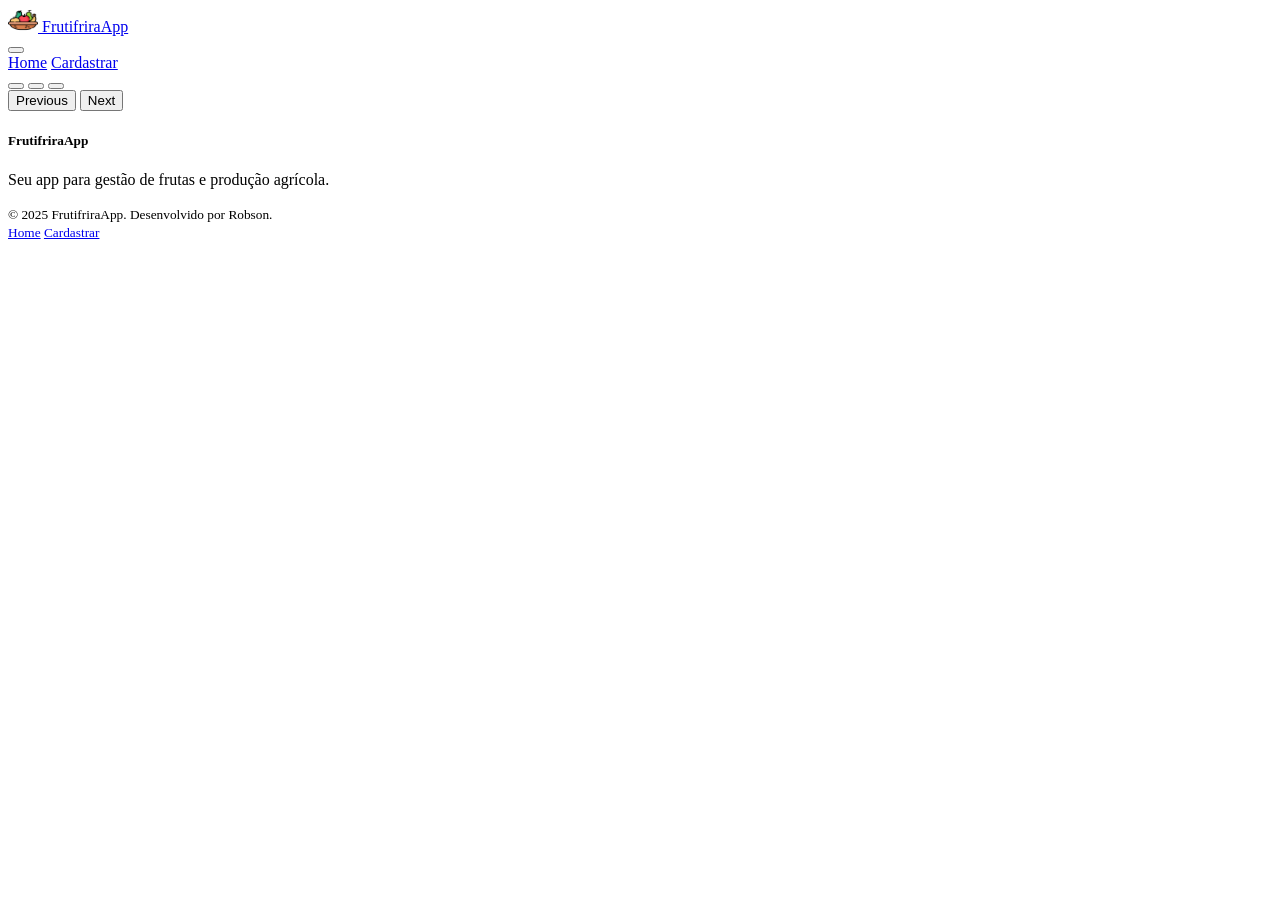
==== index.html @ 5862bd39 "ok" ====
<!DOCTYPE html>
<html lang="pt-br">
<head>
    <meta charset="UTF-8">
    <title>FrutifriraApp</title>
    <link href="node_modules/bootstrap/dist/css/bootstrap.min.css" rel="stylesheet">
    <link rel="stylesheet" href="assets/css/index.css">
</head>
<body>
    <header>
        <nav class="navbar bg-body-tertiary">
            <div class="container-fluid">
                <a class="navbar-brand" href="#">
                    <img src="assets/imagem/fruta.png" alt="Logo" width="30" height="24" class="d-inline-block align-text-top">
                    FrutifriraApp
                </a>
                <nav class="navbar navbar-expand-lg bg-body-tertiary">
                <div class="container-fluid">
                    <button class="navbar-toggler" type="button" data-bs-toggle="collapse" data-bs-target="#navbarNavAltMarkup" aria-controls="navbarNavAltMarkup" aria-expanded="false" aria-label="Toggle navigation">
                        <span class="navbar-toggler-icon"></span>
                    </button>
                    <div class="collapse navbar-collapse" id="navbarNavAltMarkup">
                        <div class="navbar-nav" style="text-align: left;">
                            <a class="nav-link active" aria-current="page" href="index.html">Home</a>
                            <a class="nav-link" href="cardastrar.html">Cardastrar</a>
                        </div>
                    </div>
                </div>
            </nav>
            </div>
            
        </nav>
    </header>
    <main>

<div class="container">
    <div id="carouselExampleIndicators" class="carousel slide">
        <div class="carousel-indicators">
        <button type="button" data-bs-target="#carouselExampleIndicators" data-bs-slide-to="0" class="active" aria-current="true" aria-label="Slide 1"></button>
        <button type="button" data-bs-target="#carouselExampleIndicators" data-bs-slide-to="1" aria-label="Slide 2"></button>
        <button type="button" data-bs-target="#carouselExampleIndicators" data-bs-slide-to="2" aria-label="Slide 3"></button>
        </div>
        <div class="carousel-inner" id="caroseu">
    
        </div>
        <button class="carousel-control-prev" type="button" data-bs-target="#carouselExampleIndicators" data-bs-slide="prev">
        <span class="carousel-control-prev-icon" aria-hidden="true"></span>
        <span class="visually-hidden">Previous</span>
        </button>
        <button class="carousel-control-next" type="button" data-bs-target="#carouselExampleIndicators" data-bs-slide="next">
        <span class="carousel-control-next-icon" aria-hidden="true"></span>
        <span class="visually-hidden">Next</span>
        </button>
    </div>
</div>

<!--Card-->
<div class="container mt-2">
    <div class="row" id = cartoes>

</div>
</div>
</main>

<!--Rodapé-->
<footer class="bg-dark text-light mt-5 py-4">
    <div class="container">
        <div class="row align-items-center">
            <div class="col-md-6 mb-2 mb-md-0">
                <h5>FrutifriraApp</h5>
                <p class="mb-0">Seu app para gestão de frutas e produção agrícola.</p>
            </div>
            <div class="col-md-6 text-md-end">
                <small>
                    &copy; 2025 FrutifriraApp. Desenvolvido por Robson.<br>
                    <a class="nav-link " href="index.html">Home</a>
                    <a class="nav-link " href="cardastrar.html">Cardastrar</a>
                </small>
            </div>
        </div>
    </div>
</footer>
<script src="src/index.js"></script>
<script src="node_modules/bootstrap/dist/js/bootstrap.bundle.min.js"></script>
</body>
</html>
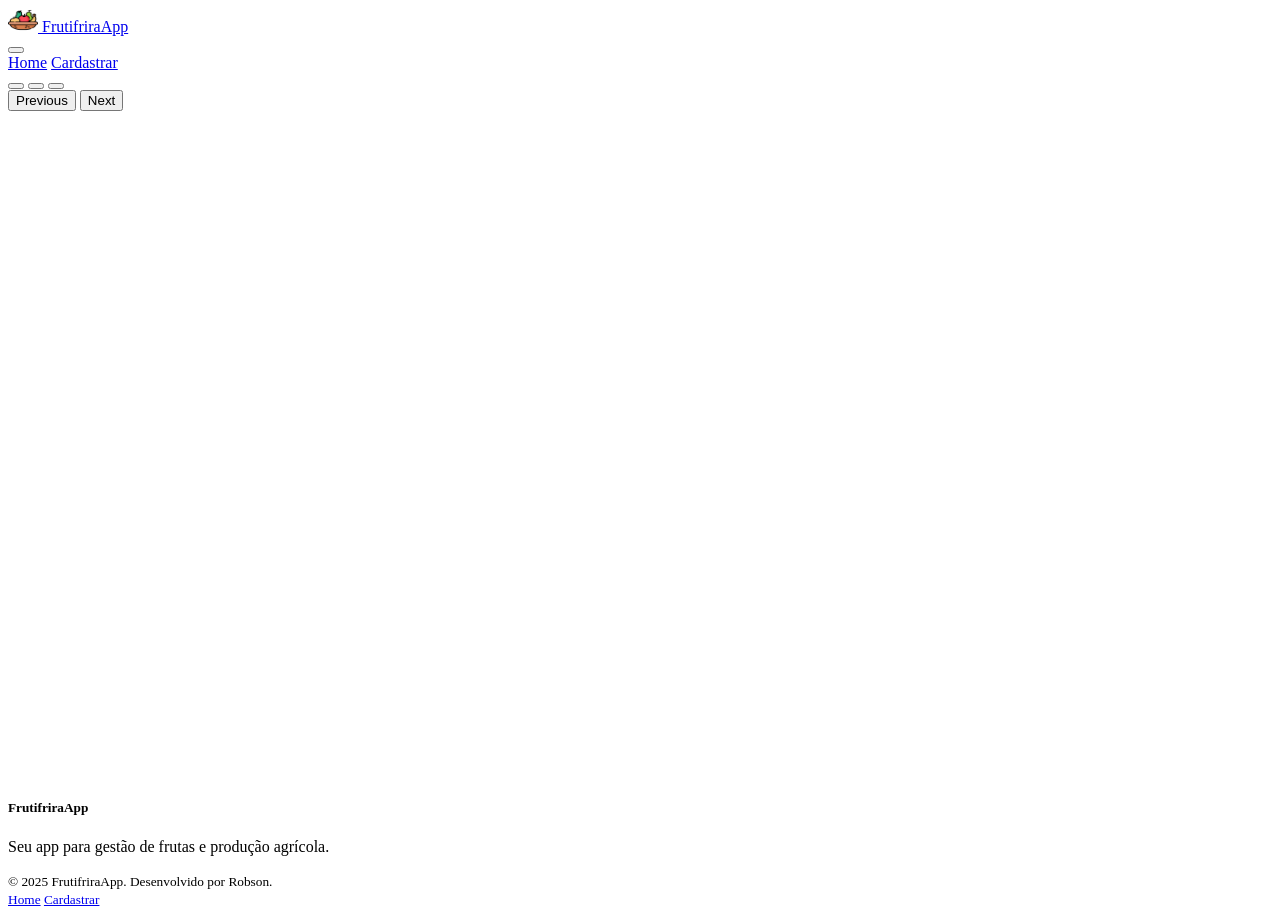
==== commit fb77087e: "Merge branch 'main' of https://github.com/RobsonMlps/FrutiferaAppJs" ====
--- a/index.html
+++ b/index.html
@@ -28,6 +28,7 @@
                 </div>
             </nav>
             </div>
+
             
         </nav>
     </header>
@@ -80,6 +81,7 @@
         </div>
     </div>
 </footer>
+<script src="src/carosel.js"></script>
 <script src="src/index.js"></script>
 <script src="node_modules/bootstrap/dist/js/bootstrap.bundle.min.js"></script>
 </body>
--- a/assets/css/index.css
+++ b/assets/css/index.css
@@ -0,0 +1,25 @@
+body {
+    display: flex;
+    flex-direction: column;
+    min-height: 100vh;
+}
+
+main {
+    flex: 1;
+}
+
+
+
+
+
+.carousel .carousel-item{
+            height: 30em;
+        }
+
+        .carousel-item img {
+            position: absolute;
+            object-fit: cover;
+            top: 0;
+            left: 0;
+            
+        }
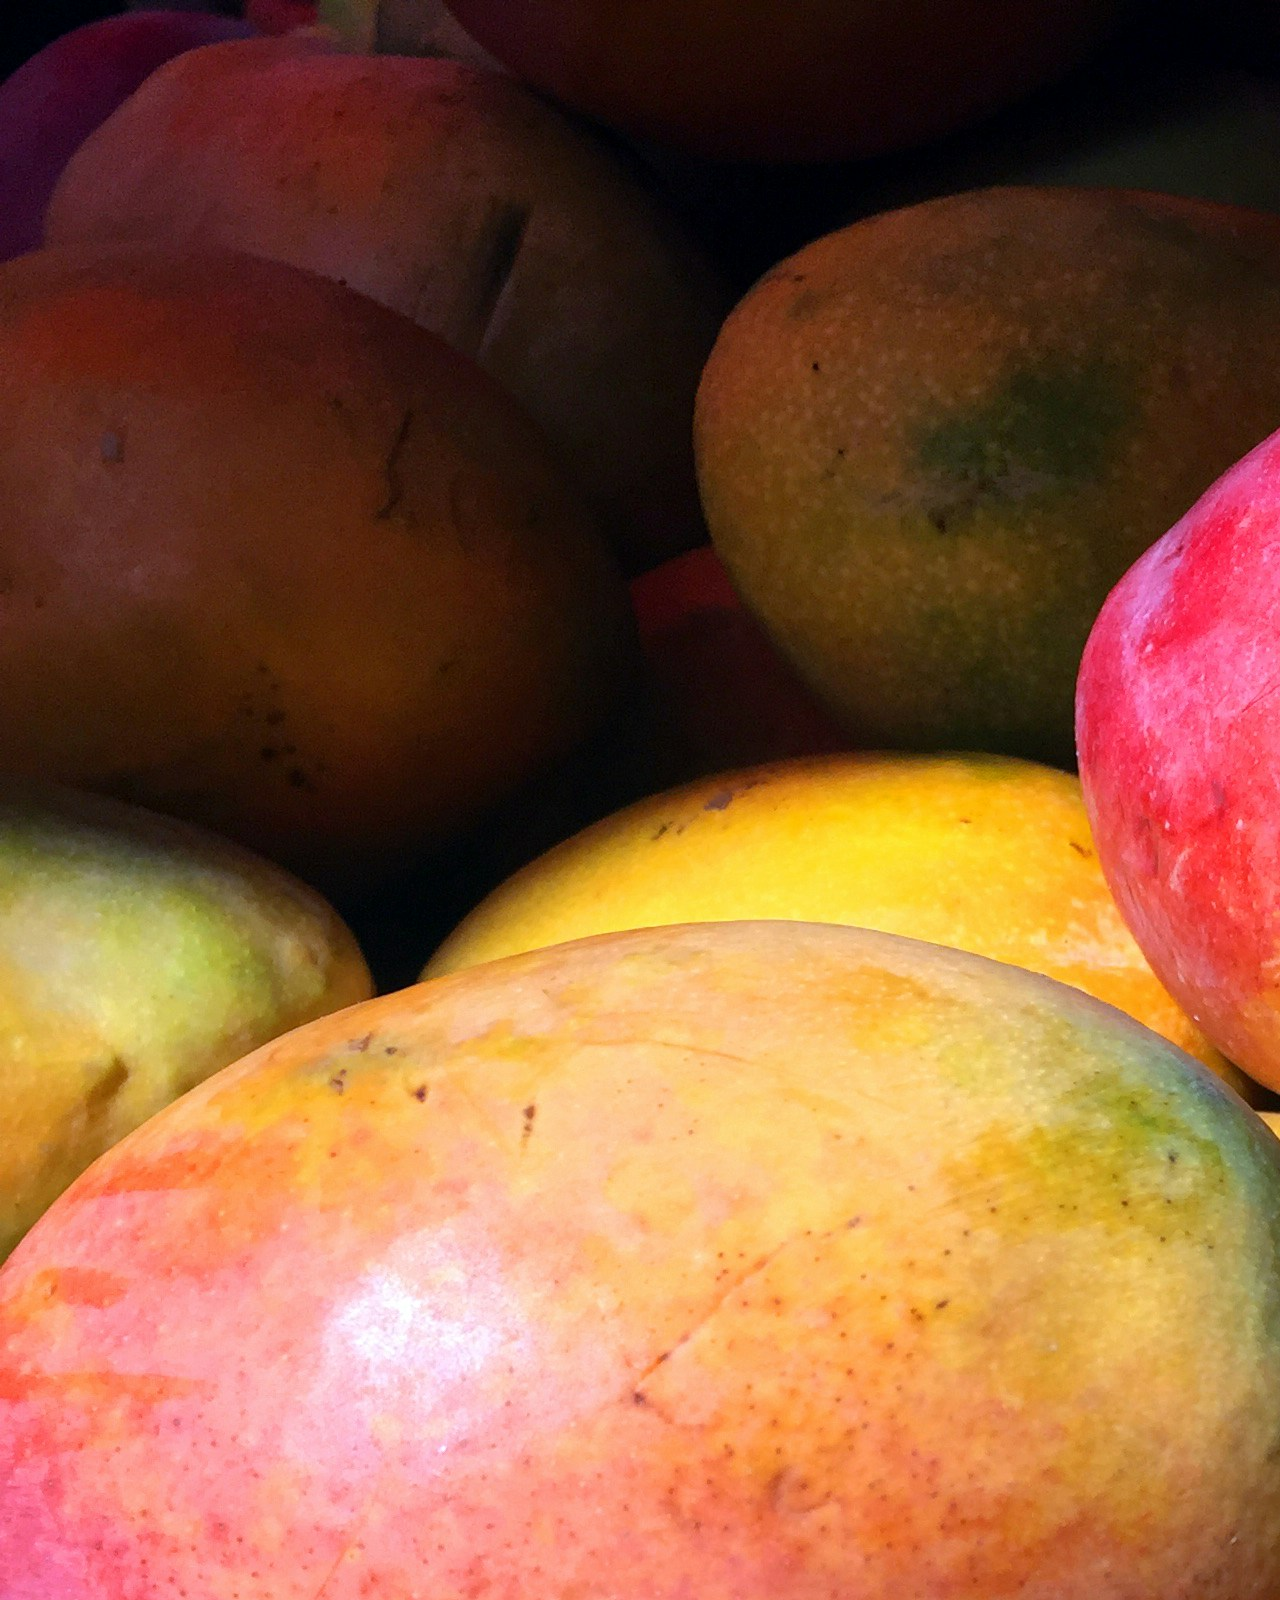
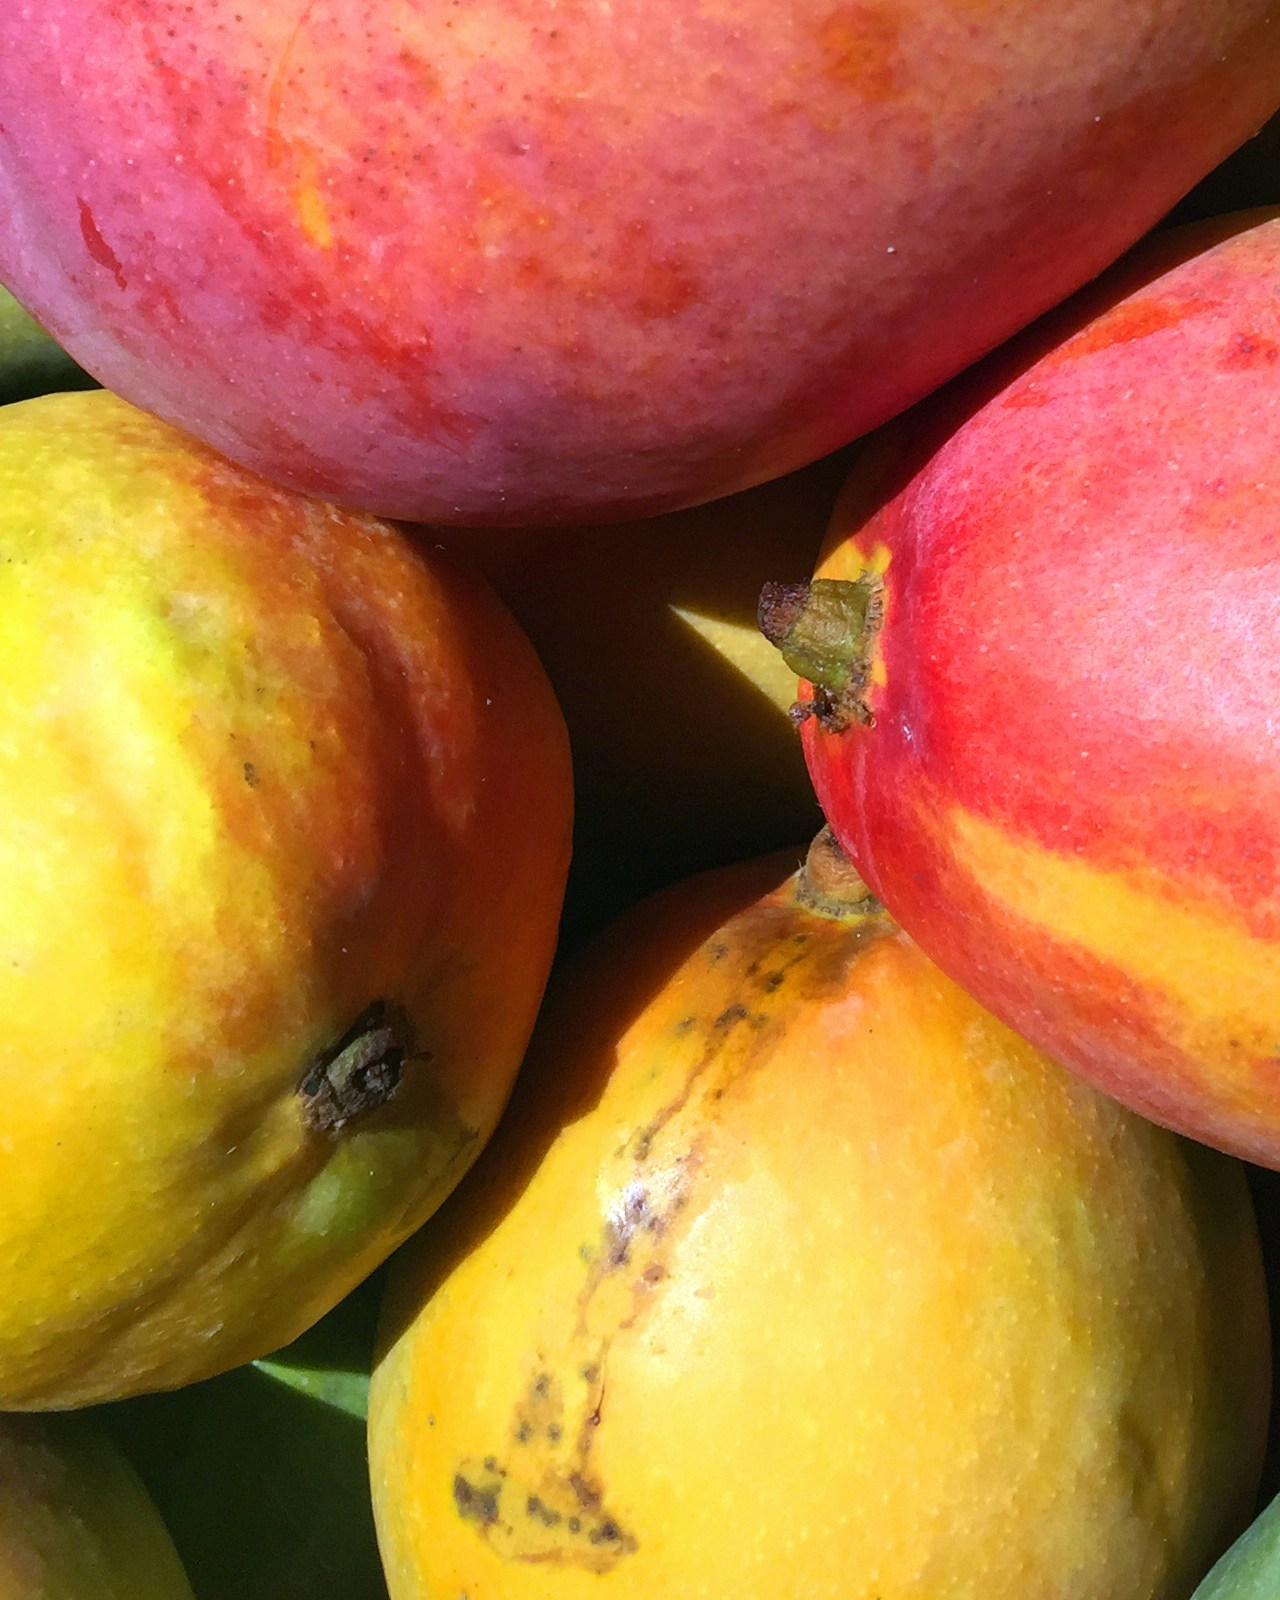
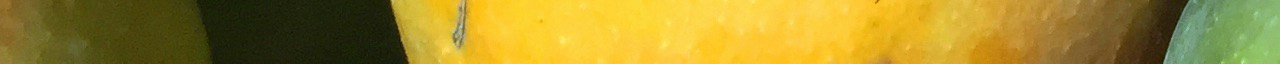
==== commit 9a11f602: "first commit" ====
--- a/index.html
+++ b/index.html
@@ -7,6 +7,8 @@
     <link rel="stylesheet" href="assets/css/index.css">
 </head>
 <body>
+    <!--Layout-->
+    <!--onde vai ficar a bara de navegação-->
     <header>
         <nav class="navbar bg-body-tertiary">
             <div class="container-fluid">
@@ -33,54 +35,56 @@
         </nav>
     </header>
     <main>
+        <!--Aqui é o carrosel-->
+    <div class="container">
+        <div id="carouselExampleIndicators" class="carousel slide">
+            <div class="carousel-indicators">
+            <button type="button" data-bs-target="#carouselExampleIndicators" data-bs-slide-to="0" class="active" aria-current="true" aria-label="Slide 1"></button>
+            <button type="button" data-bs-target="#carouselExampleIndicators" data-bs-slide-to="1" aria-label="Slide 2"></button>
+            <button type="button" data-bs-target="#carouselExampleIndicators" data-bs-slide-to="2" aria-label="Slide 3"></button>
+            </div>
+            <div class="carousel-inner" >
+                <div class="carousel-item active">
+                    <img src="assets/imagem/jacqueline-brandwayn-McxsrN3WW48-unsplash.jpg" class="d-block w-100" alt="...">
+                </div>
+            </div>
+            <button class="carousel-control-prev" type="button" data-bs-target="#carouselExampleIndicators" data-bs-slide="prev">
+            <span class="carousel-control-prev-icon" aria-hidden="true"></span>
+            <span class="visually-hidden">Previous</span>
+            </button>
+            <button class="carousel-control-next" type="button" data-bs-target="#carouselExampleIndicators" data-bs-slide="next">
+            <span class="carousel-control-next-icon" aria-hidden="true"></span>
+            <span class="visually-hidden">Next</span>
+            </button>
+        </div>
+    </div>
 
-<div class="container">
-    <div id="carouselExampleIndicators" class="carousel slide">
-        <div class="carousel-indicators">
-        <button type="button" data-bs-target="#carouselExampleIndicators" data-bs-slide-to="0" class="active" aria-current="true" aria-label="Slide 1"></button>
-        <button type="button" data-bs-target="#carouselExampleIndicators" data-bs-slide-to="1" aria-label="Slide 2"></button>
-        <button type="button" data-bs-target="#carouselExampleIndicators" data-bs-slide-to="2" aria-label="Slide 3"></button>
-        </div>
-        <div class="carousel-inner" id="caroseu">
-    
-        </div>
-        <button class="carousel-control-prev" type="button" data-bs-target="#carouselExampleIndicators" data-bs-slide="prev">
-        <span class="carousel-control-prev-icon" aria-hidden="true"></span>
-        <span class="visually-hidden">Previous</span>
-        </button>
-        <button class="carousel-control-next" type="button" data-bs-target="#carouselExampleIndicators" data-bs-slide="next">
-        <span class="carousel-control-next-icon" aria-hidden="true"></span>
-        <span class="visually-hidden">Next</span>
-        </button>
+    <!--Card-->
+    <div class="container mt-2">
+        <div class="row" id = cartoes>
+
     </div>
-</div>
+    </div>
+    </main>
 
-<!--Card-->
-<div class="container mt-2">
-    <div class="row" id = cartoes>
-
-</div>
-</div>
-</main>
-
-<!--Rodapé-->
-<footer class="bg-dark text-light mt-5 py-4">
-    <div class="container">
-        <div class="row align-items-center">
-            <div class="col-md-6 mb-2 mb-md-0">
-                <h5>FrutifriraApp</h5>
-                <p class="mb-0">Seu app para gestão de frutas e produção agrícola.</p>
-            </div>
-            <div class="col-md-6 text-md-end">
-                <small>
-                    &copy; 2025 FrutifriraApp. Desenvolvido por Robson.<br>
-                    <a class="nav-link " href="index.html">Home</a>
-                    <a class="nav-link " href="cardastrar.html">Cardastrar</a>
-                </small>
+    <!--Rodapé-->
+    <footer class="bg-dark text-light mt-5 py-4">
+        <div class="container">
+            <div class="row align-items-center">
+                <div class="col-md-6 mb-2 mb-md-0">
+                    <h5>FrutifriraApp</h5>
+                    <p class="mb-0">Seu app para gestão de frutas e produção agrícola.</p>
+                </div>
+                <div class="col-md-6 text-md-end">
+                    <small>
+                        &copy; 2025 FrutifriraApp. Desenvolvido por Robson.<br>
+                        <a class="nav-link " href="index.html">Home</a>
+                        <a class="nav-link " href="cardastrar.html">Cardastrar</a>
+                    </small>
+                </div>
             </div>
         </div>
-    </div>
-</footer>
+    </footer>
 <script src="src/carosel.js"></script>
 <script src="src/index.js"></script>
 <script src="node_modules/bootstrap/dist/js/bootstrap.bundle.min.js"></script>
